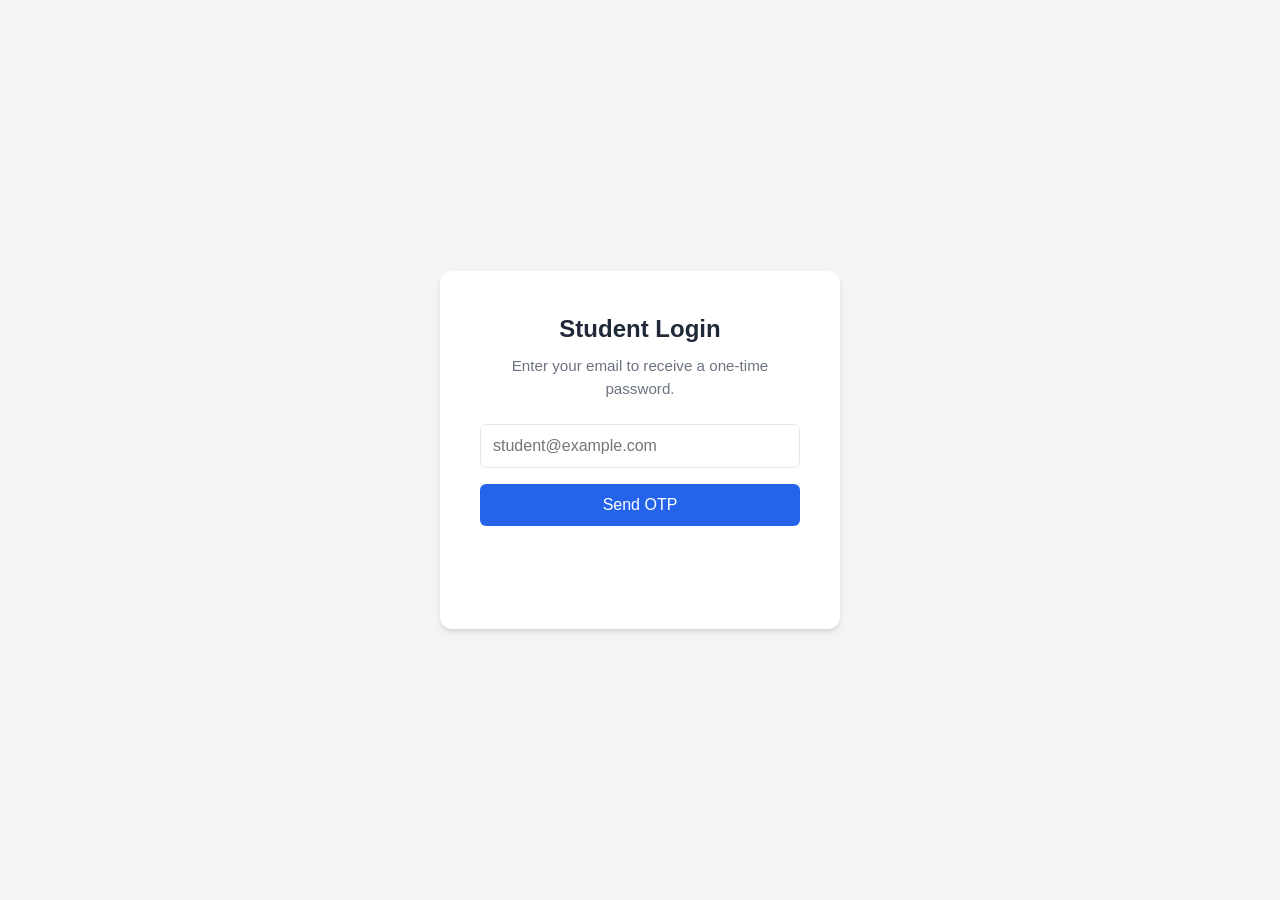
==== dashboard.html @ 3c36c1b4 "Populated the dashboard" ====
<!DOCTYPE html>
<html lang="en">
<head>
    <meta charset="UTF-8">
    <meta name="viewport" content="width=device-width, initial-scale=1.0">
    <title>Exam Portal - Dashboard</title>
    <link rel="stylesheet" href="css/style.css">
</head>
<body>

    <div class="dashboard-container">
        <header class="dashboard-header">
            <div>
                <h2 id="welcome-text">Loading...</h2>
                <p id="tier-text" style="color: var(--text-muted); font-size: 0.9rem;"></p>
            </div>
            <button class="btn-small" onclick="logout()">Logout</button>
        </header>

        <main>
            <!-- Analytics Panel -->
            <section class="panel">
                <h3>Your Performance</h3>
                <div class="stats-grid">
                    <div class="stat-box">
                        Exams Taken
                        <span id="stat-taken">-</span>
                    </div>
                    <div class="stat-box">
                        Average Score
                        <span id="stat-avg">-</span>
                    </div>
                </div>
            </section>

            <!-- Live Exams Panel -->
            <section class="panel">
                <h3>Available Exams</h3>
                <ul id="live-exams-list" class="exam-list">
                    <li>Loading available exams...</li>
                </ul>
            </section>

            <!-- Past Submissions Panel -->
            <section class="panel">
                <h3>Past Submissions</h3>
                <ul id="past-exams-list" class="exam-list">
                    <li>Loading history...</li>
                </ul>
            </section>
        </main>
    </div>

    <script src="js/dashboard.js"></script>
</body>
</html>
---- css/style.css ----
/* css/style.css */
:root {
    --primary-color: #2563eb;
    --primary-hover: #1d4ed8;
    --bg-color: #f3f4f6;
    --card-bg: #ffffff;
    --text-main: #1f2937;
    --text-muted: #6b7280;
    --border-color: #e5e7eb;
    --error-color: #ef4444;
    --success-color: #10b981;
}

* {
    box-sizing: border-box;
    margin: 0;
    padding: 0;
    font-family: -apple-system, BlinkMacSystemFont, "Segoe UI", Roboto, Helvetica, Arial, sans-serif;
}

body {
    background-color: var(--bg-color);
    color: var(--text-main);
    line-height: 1.5;
}

/* Auth Page Specifics */
.auth-container {
    display: flex;
    align-items: center;
    justify-content: center;
    min-height: 100vh;
    padding: 1rem;
}

.auth-card {
    background: var(--card-bg);
    padding: 2.5rem;
    border-radius: 12px;
    box-shadow: 0 4px 6px -1px rgba(0, 0, 0, 0.1), 0 2px 4px -1px rgba(0, 0, 0, 0.06);
    width: 100%;
    max-width: 400px;
    text-align: center;
}

.auth-card h2 {
    margin-bottom: 0.5rem;
    color: var(--text-main);
}

.auth-card p {
    color: var(--text-muted);
    margin-bottom: 1.5rem;
    font-size: 0.95rem;
}

/* Inputs & Buttons */
input[type="email"],
input[type="text"] {
    width: 100%;
    padding: 0.75rem;
    margin-bottom: 1rem;
    border: 1px solid var(--border-color);
    border-radius: 6px;
    font-size: 1rem;
    transition: border-color 0.2s;
}

input:focus {
    outline: none;
    border-color: var(--primary-color);
    box-shadow: 0 0 0 3px rgba(37, 99, 235, 0.1);
}

button {
    width: 100%;
    padding: 0.75rem;
    background-color: var(--primary-color);
    color: white;
    border: none;
    border-radius: 6px;
    font-size: 1rem;
    font-weight: 500;
    cursor: pointer;
    transition: background-color 0.2s;
}

button:hover {
    background-color: var(--primary-hover);
}

button:disabled {
    background-color: var(--text-muted);
    cursor: not-allowed;
}

/* Utility Classes */
.message {
    margin-top: 1rem;
    font-size: 0.9rem;
    min-height: 1.5em;
    color: var(--error-color);
}

.success-text {
    color: var(--success-color) !important;
    font-weight: 500;
}


/* --- Dashboard Specific Styles --- */
.dashboard-container {
    max-width: 800px;
    margin: 0 auto;
    padding: 2rem 1rem;
}

.dashboard-header {
    display: flex;
    justify-content: space-between;
    align-items: center;
    margin-bottom: 2rem;
    padding-bottom: 1rem;
    border-bottom: 1px solid var(--border-color);
}

.dashboard-header h2 {
    color: var(--primary-color);
}

.btn-small {
    padding: 0.5rem 1rem;
    font-size: 0.9rem;
    width: auto;
    background-color: var(--text-muted);
}

.btn-small:hover {
    background-color: var(--text-main);
}

.panel {
    background: var(--card-bg);
    padding: 1.5rem;
    border-radius: 8px;
    box-shadow: 0 1px 3px rgba(0,0,0,0.1);
    margin-bottom: 1.5rem;
}

.panel h3 {
    margin-bottom: 1rem;
    color: var(--text-main);
    border-bottom: 2px solid var(--bg-color);
    padding-bottom: 0.5rem;
}

.stats-grid {
    display: grid;
    grid-template-columns: 1fr 1fr;
    gap: 1rem;
}

.stat-box {
    background: var(--bg-color);
    padding: 1rem;
    border-radius: 6px;
    text-align: center;
}

.stat-box span {
    display: block;
    font-size: 1.5rem;
    font-weight: bold;
    color: var(--primary-color);
}

.exam-list {
    list-style: none;
}

.exam-list li {
    display: flex;
    justify-content: space-between;
    align-items: center;
    padding: 1rem;
    background: var(--bg-color);
    margin-bottom: 0.5rem;
    border-radius: 6px;
}

.badge {
    padding: 0.25rem 0.5rem;
    border-radius: 4px;
    font-size: 0.8rem;
    font-weight: bold;
    margin-left: 0.5rem;
}

.badge.free { background: #d1fae5; color: #065f46; }
.badge.premium { background: #fef3c7; color: #92400e; }

.btn-take {
    background-color: var(--success-color);
    width: auto;
    padding: 0.5rem 1rem;
    text-decoration: none;
    color: white;
    border-radius: 4px;
    font-size: 0.9rem;
}

.btn-locked {
    background-color: var(--border-color);
    color: var(--text-muted);
    cursor: not-allowed;
    width: auto;
    padding: 0.5rem 1rem;
}
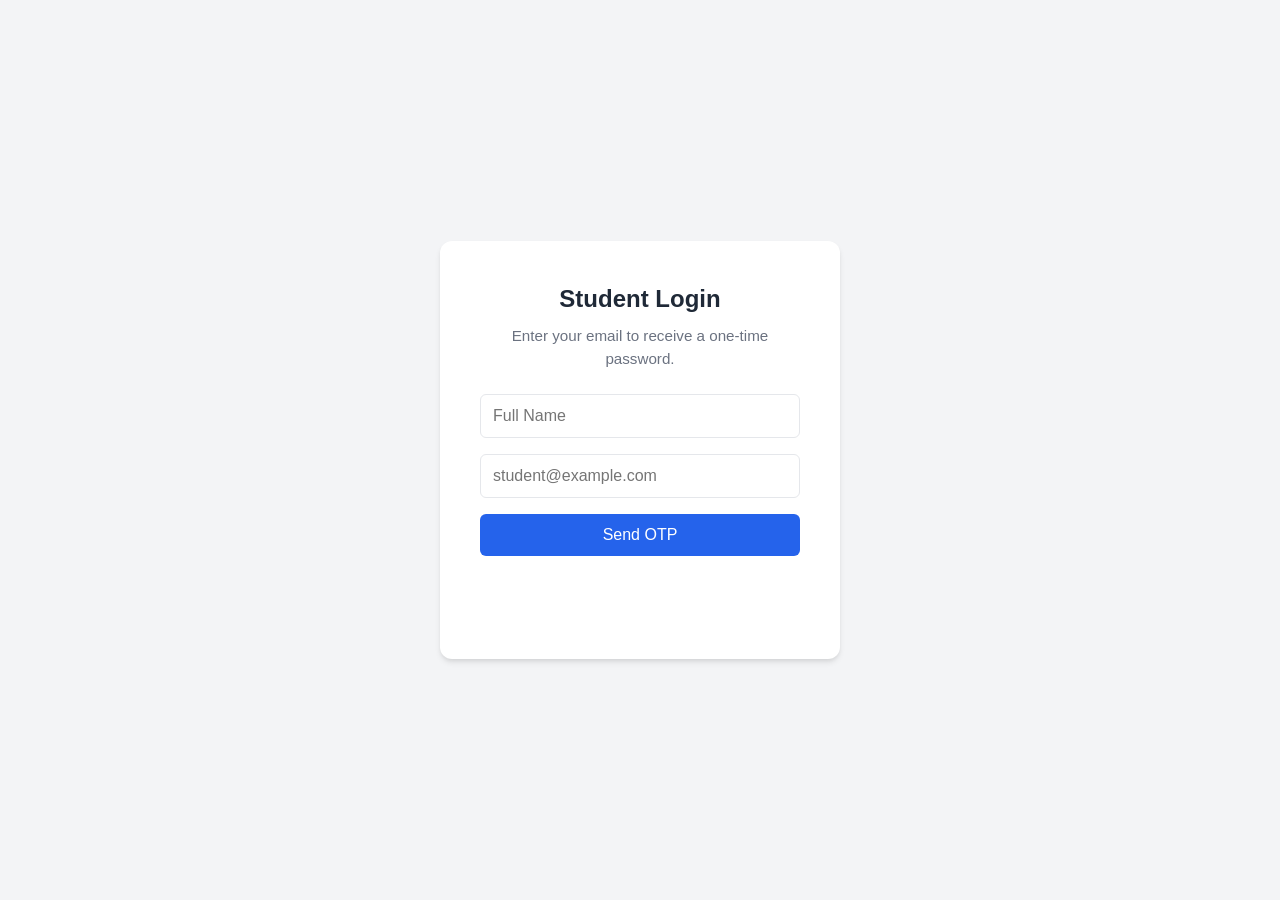
==== commit 1ff0b823: "Exam page styling." ====
--- a/dashboard.html
+++ b/dashboard.html
@@ -3,6 +3,7 @@
 <head>
     <meta charset="UTF-8">
     <meta name="viewport" content="width=device-width, initial-scale=1.0">
+    <link rel="icon" type="image/png" href="/favicon/favicon.ico">
     <title>Exam Portal - Dashboard</title>
     <link rel="stylesheet" href="css/style.css">
 </head>
--- a/css/style.css
+++ b/css/style.css
@@ -216,3 +216,83 @@
     width: auto;
     padding: 0.5rem 1rem;
 }
+
+/* =========================================
+   EXAM INTERFACE STYLING
+   ========================================= */
+
+/* Constrain the width and center everything */
+.exam-header, 
+.exam-container, 
+.exam-footer {
+    max-width: 800px;  /* Keeps line lengths readable for math */
+    margin: 0 auto;    /* Centers the container on the screen */
+    width: 100%;
+    padding: 1rem;     /* Prevents touching the sides on mobile */
+}
+
+/* Style the top header bar */
+.exam-header {
+    display: flex;
+    justify-content: space-between;
+    align-items: center;
+    background-color: var(--card-bg);
+    border-radius: 8px;
+    margin-top: 2rem;
+    margin-bottom: 2rem;
+    box-shadow: 0 2px 4px rgba(0,0,0,0.05);
+    padding: 1.5rem;
+}
+
+.exam-header h2 {
+    color: var(--primary-color);
+    margin: 0;
+}
+
+#timer {
+    font-size: 1.25rem;
+    font-weight: bold;
+    color: var(--text-muted);
+    background: var(--bg-color);
+    padding: 0.5rem 1rem;
+    border-radius: 6px;
+}
+
+/* Make the option lists look like clickable buttons */
+.exam-list li {
+    display: flex;
+    align-items: flex-start; /* Aligns checkbox with the top of multi-line math */
+    padding: 1rem;
+    border: 1px solid var(--border-color);
+    margin-bottom: 0.75rem;
+    border-radius: 6px;
+    background-color: var(--card-bg);
+    transition: all 0.2s ease;
+}
+
+/* Hover effect for options */
+.exam-list li:hover {
+    background-color: var(--bg-color);
+    border-color: #d1d5db;
+}
+
+/* Enlarge radio buttons and checkboxes slightly */
+.exam-list input[type="radio"],
+.exam-list input[type="checkbox"] {
+    transform: scale(1.2);
+    margin-top: 0.25rem; /* Adjusts alignment with KaTeX text */
+    margin-right: 1rem;
+    cursor: pointer;
+}
+
+/* The Submit Button Area */
+.exam-footer {
+    text-align: right;
+    padding-bottom: 4rem; /* Extra space at the bottom of the page */
+}
+
+#submit-exam-btn {
+    font-size: 1.1rem;
+    padding: 0.75rem 2rem;
+    background-color: var(--primary-color);
+}
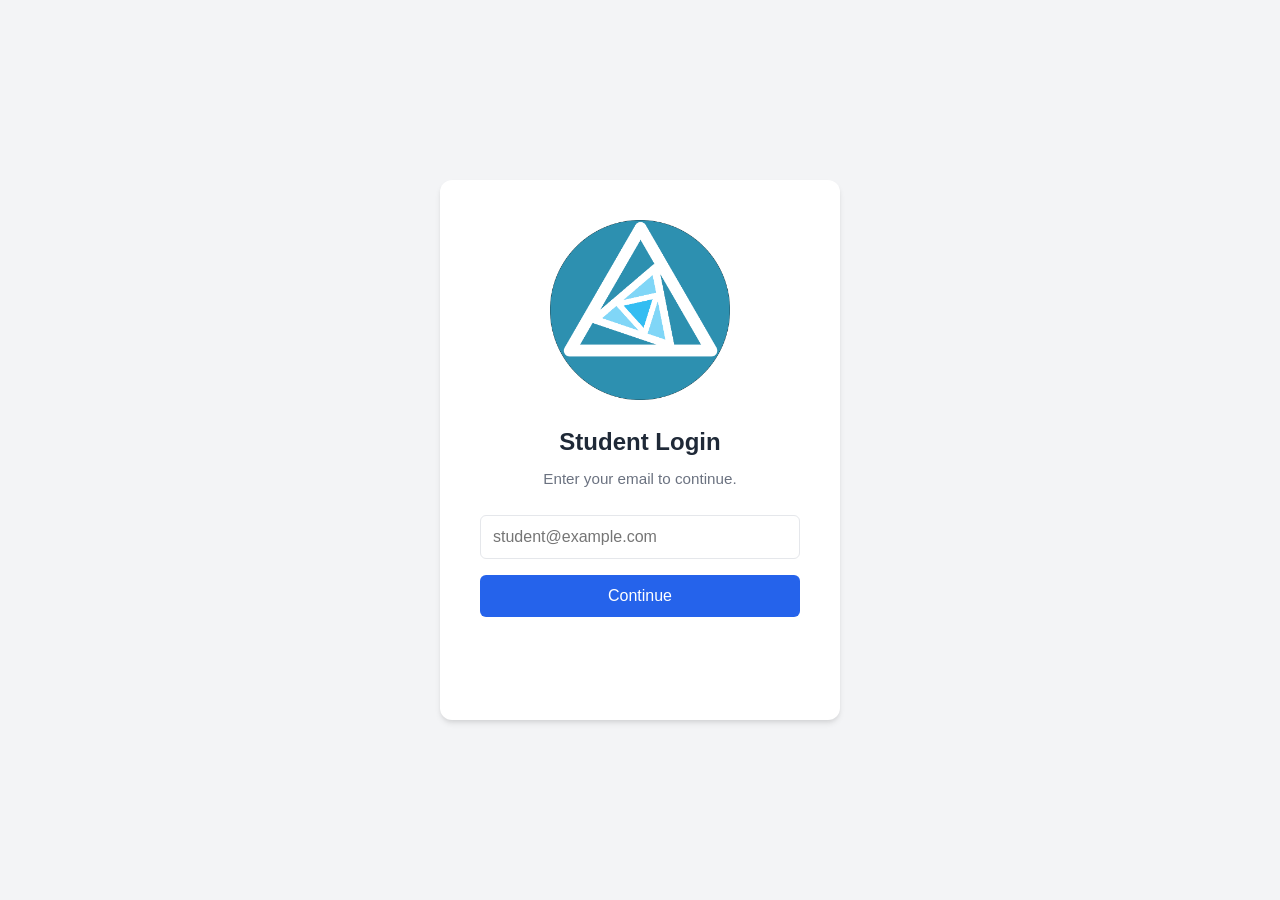
==== commit 34043929: "Included Logo and footer" ====
--- a/dashboard.html
+++ b/dashboard.html
@@ -53,5 +53,17 @@
     </div>
 
     <script src="js/dashboard.js"></script>
+    
+  <footer class="site-footer">
+        <p>
+            <img src="images/logo.png" alt="Anant Kumar Classes" class="footer-logo">
+            &copy; <span id="copyright-year"></span> Anant Kumar Classes. All rights reserved.
+        </p>
+    </footer>
+
+    <script>
+        // Auto-update the copyright year
+        document.getElementById('copyright-year').innerText = new Date().getFullYear();
+    </script>
 </body>
 </html>
--- a/css/style.css
+++ b/css/style.css
@@ -296,3 +296,67 @@
     padding: 0.75rem 2rem;
     background-color: var(--primary-color);
 }
+
+
+/* Review Page Status Colors */
+.correct-bg {
+    background-color: #d1fae5 !important;
+    border-color: #10b981 !important;
+}
+.wrong-bg {
+    background-color: #fee2e2 !important;
+    border-color: #ef4444 !important;
+}
+.missed-bg {
+    background-color: #fef3c7 !important;
+    border-color: #f59e0b !important;
+    border-style: dashed !important;
+}
+.review-feedback {
+    margin-top: 1rem;
+    padding: 1rem;
+    border-radius: 6px;
+    background: #f8fafc;
+    border-left: 4px solid var(--primary-color);
+}
+
+
+/* Exam Image Constraints */
+.exam-image {
+    max-width: 100%; /* Never wider than the screen/container */
+    height: auto;    /* Maintain aspect ratio */
+    display: block;  /* Put the image on its own line */
+    margin: 1rem 0;  /* Add space above and below */
+    border-radius: 6px;
+}
+
+
+/* =========================================
+   BRANDING & FOOTERS
+   ========================================= */
+
+/* Login Page Logo */
+.login-logo {
+    max-width: 180px; /* Adjust this number to make it bigger/smaller */
+    height: auto;
+    margin: 0 auto 1.5rem auto; /* Centers it and adds space below */
+    display: block;
+}
+
+/* Universal Footer */
+.site-footer {
+    text-align: center;
+    padding: 2rem 1rem;
+    margin-top: 3rem;
+    color: var(--text-muted);
+    font-size: 0.85rem;
+    border-top: 1px solid var(--border-color);
+}
+
+.footer-logo {
+    max-width: 24px; /* Keeps it icon-sized for the footer */
+    height: auto;
+    vertical-align: middle; /* Aligns it nicely with the text */
+    margin-right: 0.5rem;
+    opacity: 0.7; /* Makes it look subtle */
+}
